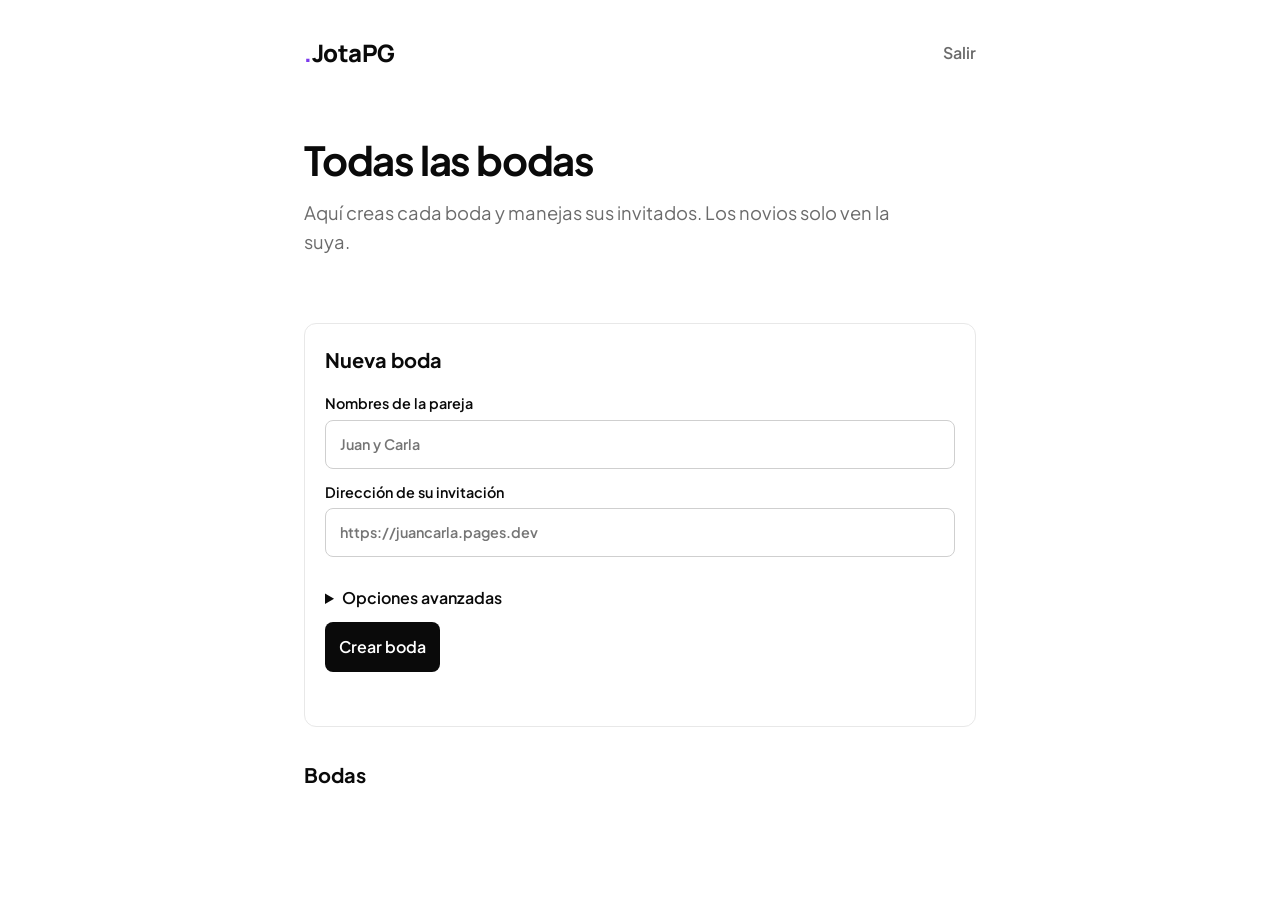
==== public/admin.html @ 0602d74f "Administrar invitados y bodas desde el panel La pareja agrega (uno o varios a la vez), edita y borra" ====
<!doctype html>
<html lang="es">
<head>
  <meta charset="utf-8">
  <meta name="viewport" content="width=device-width, initial-scale=1">
  <title>Administrar · .JotaPG</title>
  <meta name="robots" content="noindex">
  <link rel="preconnect" href="https://fonts.googleapis.com">
  <link rel="preconnect" href="https://fonts.gstatic.com" crossorigin>
  <link href="https://fonts.googleapis.com/css2?family=Manrope:wght@800&family=Plus+Jakarta+Sans:wght@400;600&display=swap" rel="stylesheet">
  <link rel="stylesheet" href="style.css">
</head>
<body>
  <header class="header bar">
    <a class="logo" href="/"><span class="dot">.</span>JotaPG</a>
    <button id="logout" class="link-button" type="button">Salir</button>
  </header>

  <main>
    <section class="hero small">
      <h1>Todas las bodas</h1>
      <p>Aquí creas cada boda y manejas sus invitados. Los novios solo ven la suya.</p>
    </section>

    <!-- Aviso de lo que se hizo (código nuevo, boda borrada, etc.) -->
    <p id="flash" class="feedback" role="status"></p>

    <!-- Crear una boda -->
    <section class="panel" aria-labelledby="new-title">
      <h2 id="new-title">Nueva boda</h2>
      <form id="new-form" class="stack">
        <label>Nombres de la pareja
          <input id="new-names" type="text" maxlength="100" placeholder="Juan y Carla" autocomplete="off" required>
        </label>
        <label>Dirección de su invitación
          <input id="new-origin" type="text" placeholder="https://juancarla.pages.dev" autocomplete="off" autocapitalize="none" spellcheck="false" required>
        </label>
        <details>
          <summary>Opciones avanzadas</summary>
          <label>Nombre corto (opcional)
            <input id="new-id" type="text" maxlength="40" placeholder="juan-y-carla" autocomplete="off" autocapitalize="none" spellcheck="false">
          </label>
          <p class="muted">Si lo dejas vacío, se crea solo a partir de los nombres.</p>
        </details>
        <div><button type="submit">Crear boda</button></div>
      </form>
      <p id="new-feedback" class="feedback bad" role="alert"></p>

      <!-- Lo que se muestra después de crear una boda -->
      <div id="new-result" class="result" hidden></div>
    </section>

    <!-- Lista de bodas -->
    <section>
      <h2>Bodas</h2>
      <p id="empty" class="muted" hidden>Todavía no hay bodas. Crea la primera arriba.</p>
      <div id="weddings"></div>
    </section>
  </main>

  <!-- Editar nombres o dirección -->
  <dialog id="edit-dialog" aria-labelledby="edit-title">
    <form id="edit-form" class="stack">
      <h2 id="edit-title">Editar boda</h2>
      <label>Nombres de la pareja
        <input id="edit-names" type="text" maxlength="100" autocomplete="off" required>
      </label>
      <label>Dirección de su invitación
        <input id="edit-origin" type="text" autocomplete="off" autocapitalize="none" spellcheck="false" required>
      </label>
      <p id="edit-feedback" class="feedback bad" role="alert"></p>
      <div class="dialog-actions">
        <button id="edit-cancel" class="btn-ghost" type="button">Cancelar</button>
        <button type="submit">Guardar</button>
      </div>
    </form>
  </dialog>

  <script src="admin.js"></script>
</body>
</html>
---- public/style.css ----
/* ---------- Colores y tipografías (cámbialos aquí) ---------- */
:root {
  --negro: #0a0a0a;
  --blanco: #ffffff;
  --violeta: #7c3aed;
  --gris: #6b6b6b;
  --linea: #e8e8e8;
}

* { box-sizing: border-box; }

body {
  margin: 0;
  font-family: "Plus Jakarta Sans", system-ui, sans-serif;
  color: var(--negro);
  background: var(--blanco);
  line-height: 1.6;
}

/* Todo el contenido queda centrado y con un ancho cómodo de leer */
.header, main, .footer {
  max-width: 720px;
  margin: 0 auto;
  padding: 0 24px;
}

/* ---------- Logo ---------- */
.header { padding-top: 32px; }

.logo {
  font-family: "Manrope", sans-serif;
  font-weight: 800;
  font-size: 1.5rem;
  letter-spacing: -0.02em;
  color: var(--negro);
  text-decoration: none;
}
.logo .dot { color: var(--violeta); }

/* ---------- Portada ---------- */
.hero { padding: 96px 0 64px; }

.hero h1 {
  margin: 0 0 16px;
  font-size: clamp(2.25rem, 7vw, 3.5rem);
  line-height: 1.1;
  letter-spacing: -0.03em;
}
.hero p {
  margin: 0;
  font-size: 1.15rem;
  color: var(--gris);
  max-width: 32em;
}

/* ---------- Cómo funciona ---------- */
.steps { padding: 32px 0 64px; border-top: 1px solid var(--linea); }
.steps h2 { margin: 0 0 24px; font-size: 1.25rem; }

.steps ol { margin: 0; padding-left: 1.25rem; }
.steps li { margin-bottom: 20px; padding-left: 8px; }
.steps li::marker { color: var(--violeta); font-weight: 600; }
.steps strong { display: block; }

/* ---------- Aviso ---------- */
.soon {
  padding: 24px;
  border-left: 3px solid var(--violeta);
  background: #faf7ff;
  color: var(--gris);
}
.soon p { margin: 0; }

/* ---------- Pie de página ---------- */
.footer { padding-top: 64px; padding-bottom: 32px; color: var(--gris); }

/* ---------- Login y panel ---------- */
.hero.small { padding: 64px 0 32px; }
.hero.small h1 { font-size: clamp(1.75rem, 5vw, 2.5rem); }

.form { display: grid; gap: 12px; max-width: 360px; padding-bottom: 64px; }
.form label { font-weight: 600; }

input, button {
  font: inherit;
  padding: 12px 14px;
  border-radius: 8px;
}
input { border: 1px solid #cfcfcf; }
input:focus-visible, button:focus-visible { outline: 2px solid var(--violeta); outline-offset: 2px; }

button {
  border: 0;
  background: var(--negro);
  color: var(--blanco);
  font-weight: 600;
  cursor: pointer;
}
button:hover { background: var(--violeta); }

.error { margin: 0; color: #b00020; }

.bar { display: flex; justify-content: space-between; align-items: center; }
.link-button { background: none; color: var(--gris); padding: 8px 0; }
.link-button:hover { background: none; color: var(--negro); }

.summary {
  display: grid;
  grid-template-columns: repeat(auto-fit, minmax(140px, 1fr));
  gap: 12px;
  margin-bottom: 48px;
}
.summary div { padding: 16px; border: 1px solid var(--linea); border-radius: 12px; }
.summary strong { display: block; font-size: 2rem; line-height: 1.1; }
.summary span { color: var(--gris); font-size: 0.9rem; }

h2 { font-size: 1.25rem; }
.muted { color: var(--gris); }

.table-wrap { overflow-x: auto; margin-bottom: 48px; position: relative; }
table { width: 100%; border-collapse: collapse; font-size: 0.95rem; }
th, td { text-align: left; padding: 10px 12px 10px 0; border-bottom: 1px solid var(--linea); }
th { color: var(--gris); font-weight: 600; }

.soon button { margin-top: 12px; }

.enter { color: var(--gris); text-decoration: none; font-weight: 600; }
.enter:hover { color: var(--violeta); }

/* ---------- Gestión de invitados y administración ---------- */
select, textarea {
  font: inherit;
  padding: 12px 14px;
  border-radius: 8px;
  border: 1px solid #cfcfcf;
  background: var(--blanco);
}
select:focus-visible, textarea:focus-visible { outline: 2px solid var(--violeta); outline-offset: 2px; }
textarea { width: 100%; min-height: 140px; resize: vertical; }

.panel { border: 1px solid var(--linea); border-radius: 12px; padding: 20px; margin-bottom: 32px; }
.panel h2 { margin-top: 0; }

.row-form { display: grid; grid-template-columns: 2fr 0.8fr 1.1fr auto; gap: 12px; align-items: end; }
.stack { display: grid; gap: 12px; }
.row-form label, .stack label, dialog label { display: grid; gap: 4px; font-weight: 600; font-size: 0.9rem; }
.row-form input, .row-form select, .stack input, dialog input, dialog select { width: 100%; }

.feedback { margin: 12px 0 0; min-height: 1.4em; }
.feedback.ok { color: #0a7a3c; }
.feedback.bad { color: #b00020; }
.problems { margin: 8px 0 0; padding-left: 1.2rem; color: #b00020; }

details summary { cursor: pointer; font-weight: 600; margin-top: 16px; }
details[open] summary { margin-bottom: 8px; }
details textarea { margin-bottom: 12px; }

.btn-small { padding: 6px 12px; font-size: 0.85rem; }
.btn-ghost { background: none; color: var(--negro); border: 1px solid #cfcfcf; }
.btn-ghost:hover { background: #f4f0ff; color: var(--negro); }
.btn-danger { background: none; color: #b00020; border: 1px solid #f0c9cf; }
.btn-danger:hover { background: #b00020; color: var(--blanco); }
a.btn-small {
  display: inline-block; padding: 6px 12px; font-size: 0.85rem; font-weight: 600;
  border-radius: 8px; text-decoration: none; background: var(--negro); color: var(--blanco);
}
a.btn-small:hover { background: var(--violeta); }

.actions { white-space: nowrap; text-align: right; padding-right: 0; }
.actions button { margin-left: 6px; }

.search { width: 100%; max-width: 280px; margin: 0 0 12px; }

.pill { display: inline-block; padding: 2px 10px; border-radius: 999px; font-size: 0.8rem; font-weight: 600; white-space: nowrap; }
.pill.confirmed { background: #e6f6ec; color: #0a7a3c; }
.pill.declined { background: #fdecee; color: #b00020; }
.pill.pending { background: #f1f1f1; color: var(--gris); }

dialog {
  border: 0; border-radius: 12px; padding: 24px;
  max-width: 420px; width: calc(100% - 32px);
  box-shadow: 0 20px 60px rgba(0, 0, 0, 0.25);
}
dialog::backdrop { background: rgba(0, 0, 0, 0.4); }
dialog h2 { margin-top: 0; }
.dialog-actions { display: flex; gap: 8px; justify-content: flex-end; margin-top: 4px; }

.banner { margin-bottom: 8px; }
.banner a { color: var(--violeta); font-weight: 600; text-decoration: none; }

/* Bodas (página de administración) */
.wedding { border: 1px solid var(--linea); border-radius: 12px; padding: 20px; margin-bottom: 16px; }
.wedding h3 { margin: 0 0 2px; font-size: 1.15rem; }
.wedding .meta { color: var(--gris); font-size: 0.9rem; margin: 0; word-break: break-all; }
.wedding .stats { margin: 12px 0 0; }
.wedding .code-line { margin: 12px 0 0; }
.wedding .buttons { display: flex; flex-wrap: wrap; gap: 8px; margin-top: 16px; }
.code { font-family: ui-monospace, "SFMono-Regular", Menlo, monospace; background: #f4f0ff; padding: 2px 8px; border-radius: 6px; }
.snippet {
  background: var(--negro); color: #f4f0ff; padding: 14px; border-radius: 8px;
  overflow-x: auto; font-size: 0.85rem; white-space: pre; margin: 8px 0;
}
.result { border-left: 3px solid var(--violeta); background: #faf7ff; padding: 16px 20px; margin-top: 16px; border-radius: 0 8px 8px 0; }
.result p { margin: 0 0 8px; }

@media (max-width: 600px) {
  .row-form { grid-template-columns: 1fr 1fr; }
  .row-form .wide { grid-column: 1 / -1; }
}

.sr-only {
  position: absolute; width: 1px; height: 1px; padding: 0; margin: -1px;
  overflow: hidden; clip: rect(0, 0, 0, 0); white-space: nowrap; border: 0;
}

/* La lista de invitados en pantallas chicas: cada fila es una tarjeta,
   para que los botones Editar y Eliminar siempre se vean. */
@media (max-width: 600px) {
  .guests thead { display: none; }
  .guests, .guests tbody { display: block; }
  .guests tr {
    display: grid; grid-template-columns: 1fr auto; gap: 2px 12px;
    padding: 14px 0; border-bottom: 1px solid var(--linea);
  }
  .guests td { border: 0; padding: 0; }
  .guests td:nth-child(1) { font-weight: 600; grid-column: 1; }
  .guests td:nth-child(3) { grid-column: 2; grid-row: 1; justify-self: end; }
  .guests td:nth-child(2), .guests td:nth-child(4), .guests td:nth-child(5) {
    grid-column: 1 / -1; color: var(--gris); font-size: 0.9rem;
  }
  .guests td[data-label]::before { content: attr(data-label) ": "; }
  .guests td.empty { display: none; }
  .guests td.actions { grid-column: 1 / -1; text-align: left; margin-top: 8px; }
  .guests td.actions button { margin: 0 8px 0 0; }
}
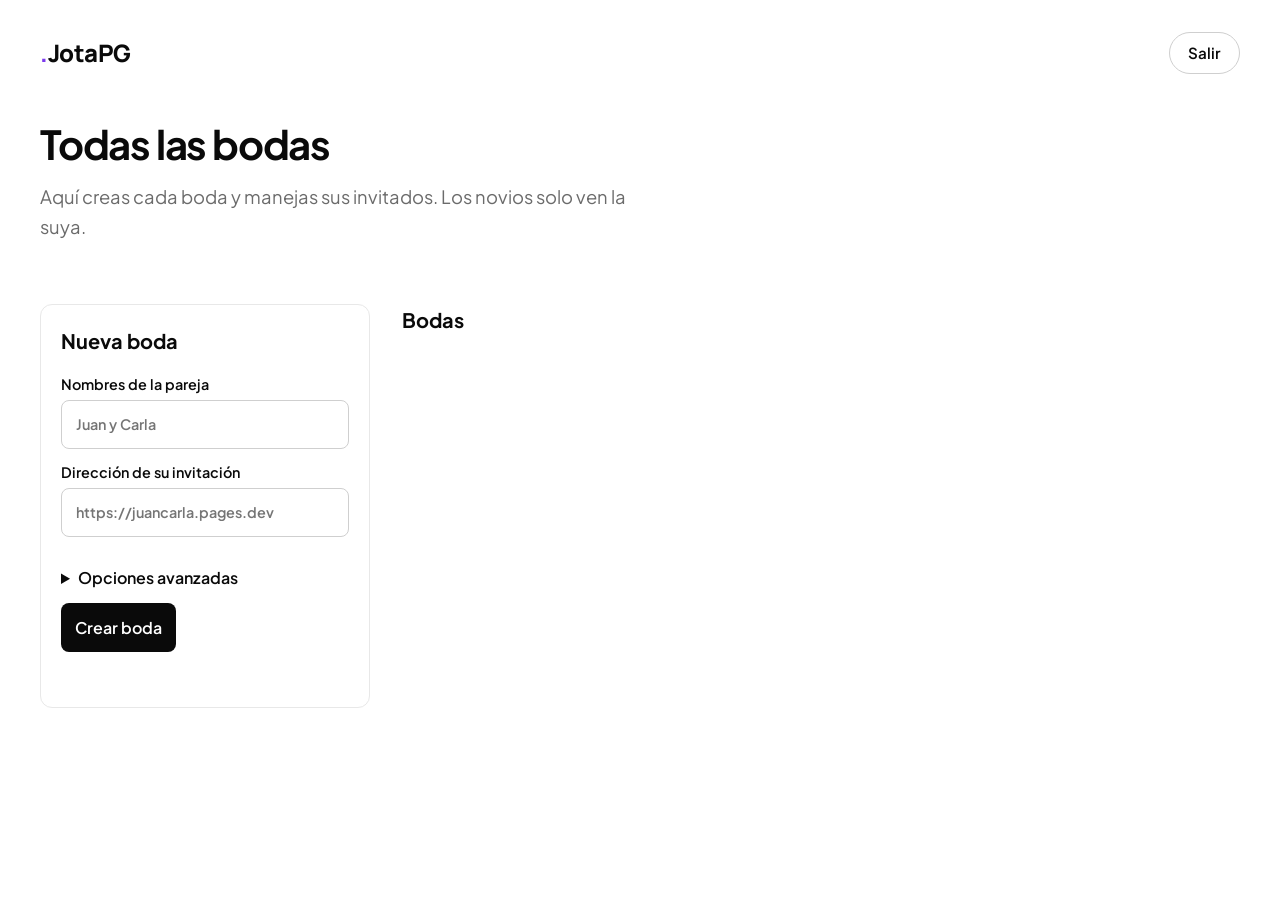
==== commit 654a4797: "Diseño de computadora: panel y administración en columnas, portada y entrada más amplias" ====
--- a/public/admin.html
+++ b/public/admin.html
@@ -10,7 +10,7 @@
   <link href="https://fonts.googleapis.com/css2?family=Manrope:wght@800&family=Plus+Jakarta+Sans:wght@400;600&display=swap" rel="stylesheet">
   <link rel="stylesheet" href="style.css">
 </head>
-<body>
+<body class="pc">
   <header class="header bar">
     <a class="logo" href="/"><span class="dot">.</span>JotaPG</a>
     <button id="logout" class="link-button" type="button">Salir</button>
@@ -25,6 +25,8 @@
     <!-- Aviso de lo que se hizo (código nuevo, boda borrada, etc.) -->
     <p id="flash" class="feedback" role="status"></p>
 
+    <div class="cols">
+      <aside class="side">
     <!-- Crear una boda -->
     <section class="panel" aria-labelledby="new-title">
       <h2 id="new-title">Nueva boda</h2>
@@ -49,13 +51,17 @@
       <!-- Lo que se muestra después de crear una boda -->
       <div id="new-result" class="result" hidden></div>
     </section>
+      </aside>
 
+      <div class="content">
     <!-- Lista de bodas -->
     <section>
       <h2>Bodas</h2>
       <p id="empty" class="muted" hidden>Todavía no hay bodas. Crea la primera arriba.</p>
       <div id="weddings"></div>
     </section>
+      </div>
+    </div>
   </main>
 
   <!-- Editar nombres o dirección -->
@@ -76,6 +82,7 @@
     </form>
   </dialog>
 
+  <script src="dialog.js"></script>
   <script src="admin.js"></script>
 </body>
 </html>
--- a/public/style.css
+++ b/public/style.css
@@ -224,8 +224,8 @@
   }
   .guests td { border: 0; padding: 0; }
   .guests td:nth-child(1) { font-weight: 600; grid-column: 1; }
-  .guests td:nth-child(3) { grid-column: 2; grid-row: 1; justify-self: end; }
-  .guests td:nth-child(2), .guests td:nth-child(4), .guests td:nth-child(5) {
+  .guests td:nth-child(4) { grid-column: 2; grid-row: 1; justify-self: end; }
+  .guests td:nth-child(2), .guests td:nth-child(3), .guests td:nth-child(5), .guests td:nth-child(6) {
     grid-column: 1 / -1; color: var(--gris); font-size: 0.9rem;
   }
   .guests td[data-label]::before { content: attr(data-label) ": "; }
@@ -233,3 +233,122 @@
   .guests td.actions { grid-column: 1 / -1; text-align: left; margin-top: 8px; }
   .guests td.actions button { margin: 0 8px 0 0; }
 }
+
+/* Lo que está marcado como oculto se esconde siempre, aunque otro estilo le dé 'display'. */
+[hidden] { display: none !important; }
+
+/* Cuadro de confirmación propio (reemplaza los avisos del navegador) */
+.btn-danger-solid { background: #b00020; color: var(--blanco); }
+.btn-danger-solid:hover { background: #8a0019; }
+button:disabled { opacity: 0.45; cursor: not-allowed; }
+button:disabled:hover { background: var(--negro); }
+button.btn-danger-solid:disabled:hover { background: #b00020; }
+.dialog-msg { margin: 0; color: var(--gris); white-space: pre-line; }
+dialog textarea { min-height: 96px; font-size: 0.9rem; }
+dialog[open] { animation: dialog-in 0.16s ease-out; }
+@keyframes dialog-in { from { opacity: 0; transform: translateY(8px) scale(0.98); } to { opacity: 1; transform: none; } }
+@media (prefers-reduced-motion: reduce) { dialog[open] { animation: none; } }
+
+/* ---------- Resumen del panel: gráfica circular, barra y números ---------- */
+.overview { display: flex; align-items: center; gap: 32px; flex-wrap: wrap; margin-bottom: 16px; }
+.donut-wrap { position: relative; width: 168px; height: 168px; flex: none; }
+.donut-wrap svg { width: 100%; height: 100%; display: block; }
+.donut-seg { transition: stroke-dasharray 0.9s cubic-bezier(0.22, 1, 0.36, 1); }
+.donut-center {
+  position: absolute; inset: 0; display: flex; flex-direction: column;
+  align-items: center; justify-content: center; text-align: center;
+}
+.donut-center strong { font-size: 1.9rem; line-height: 1.1; }
+.donut-center span { color: var(--gris); font-size: 0.8rem; }
+.overview-side { flex: 1; min-width: 220px; }
+.legend { list-style: none; padding: 0; margin: 0 0 20px; display: grid; gap: 8px; }
+.legend li { display: flex; align-items: center; gap: 10px; }
+.legend b { margin-left: auto; font-variant-numeric: tabular-nums; }
+.legend i { width: 12px; height: 12px; border-radius: 50%; flex: none; }
+.dot-yes { background: #0a7a3c; }
+.dot-no { background: #d9485f; }
+.dot-pending { background: #cfcfcf; }
+.people-bar p { margin: 0 0 6px; color: var(--gris); }
+.people-bar p b { color: var(--negro); font-size: 1.25rem; }
+.progress { height: 10px; background: #f1f1f1; border-radius: 999px; overflow: hidden; }
+.bar-fill { height: 100%; width: 0; background: var(--violeta); border-radius: 999px; transition: width 0.9s cubic-bezier(0.22, 1, 0.36, 1); }
+
+.summary div { border-top: 4px solid var(--linea); }
+.summary .tile-yes { border-top-color: #0a7a3c; }
+.summary .tile-no { border-top-color: #d9485f; }
+.summary .tile-pending { border-top-color: #cfcfcf; }
+.summary .tile-people { border-top-color: var(--violeta); }
+.summary { margin-bottom: 32px; }
+
+td.phone { font-variant-numeric: tabular-nums; white-space: nowrap; }
+
+@media (prefers-reduced-motion: reduce) {
+  .donut-seg, .bar-fill { transition: none; }
+}
+
+/* Botón de WhatsApp en cada invitado */
+a.btn-wa { background: #1faa52; color: var(--blanco); }
+a.btn-wa:hover { background: #168a41; }
+/* Ya se abrió el mensaje: el botón pasa de verde sólido a verde claro con ✓ */
+a.btn-wa.sent { background: #e6f6ec; color: #0a7a3c; box-shadow: inset 0 0 0 1px #9fd8b6; }
+a.btn-wa.sent:hover { background: #d3efdd; }
+.actions .btn-wa { margin-right: 6px; }
+@media (max-width: 600px) {
+  .guests td.actions .btn-wa { margin: 0 8px 0 0; }
+}
+
+
+
+/* "Entrar" y "Salir" arriba a la derecha: botón con borde para que se noten */
+.enter, .header .link-button {
+  display: inline-block; padding: 8px 18px; border: 1px solid #cfcfcf; border-radius: 999px;
+  background: none; color: var(--negro); font-weight: 600; font-size: 0.95rem; text-decoration: none;
+}
+.enter:hover, .header .link-button:hover { background: #f4f0ff; border-color: var(--violeta); color: var(--negro); }
+
+/* ================= Versión de computadora =================
+   Panel y administración usan todo el ancho; en pantallas chicas se ven como antes. */
+.pc .header, .pc main { max-width: 1280px; padding-left: 40px; padding-right: 40px; }
+@media (max-width: 600px) { .pc .header, .pc main { padding-left: 24px; padding-right: 24px; } }
+@media (min-width: 601px) { .pc .guests td:first-child { white-space: nowrap; } }
+
+@media (min-width: 900px) {
+  .pc .hero.small { padding: 48px 0 28px; }
+  .pc .top-grid {
+    display: grid; grid-template-columns: minmax(0, 1.3fr) minmax(0, 1fr);
+    gap: 24px; align-items: stretch; margin-bottom: 32px;
+  }
+  .pc .top-grid .overview { margin-bottom: 0; }
+  .pc .top-grid .summary { margin-bottom: 0; grid-template-columns: 1fr 1fr; }
+  .pc .top-grid .summary div { display: flex; flex-direction: column; justify-content: center; }
+}
+
+@media (min-width: 1200px) {
+  .pc .cols { display: grid; grid-template-columns: 330px minmax(0, 1fr); gap: 32px; align-items: start; }
+  .pc .side .row-form { grid-template-columns: 1fr 1fr; }
+  .pc .side .row-form .wide, .pc .side .row-form button { grid-column: 1 / -1; }
+  .pc .side .panel:last-child { margin-bottom: 0; }
+  .pc .content h2:first-child { margin-top: 0; }
+  .pc #weddings { display: grid; grid-template-columns: repeat(auto-fit, minmax(380px, 1fr)); gap: 16px; }
+  .pc #weddings .wedding { margin-bottom: 0; }
+}
+
+/* ---------- Portada en computadora ---------- */
+.landing .header, .landing main, .landing .footer { max-width: 1100px; }
+@media (min-width: 800px) {
+  .landing .hero { padding: 120px 0 80px; }
+  .landing .hero p { font-size: 1.3rem; }
+  .landing .steps ol { list-style: none; padding: 0; display: grid; grid-template-columns: repeat(3, 1fr); gap: 20px; counter-reset: paso; }
+  .landing .steps li {
+    counter-increment: paso; margin: 0; padding: 24px; border: 1px solid var(--linea); border-radius: 12px;
+  }
+  .landing .steps li::before {
+    content: counter(paso); display: grid; place-items: center; width: 32px; height: 32px;
+    margin-bottom: 12px; border-radius: 50%; background: #f4f0ff; color: var(--violeta); font-weight: 700;
+  }
+}
+
+/* ---------- Entrada: el formulario como tarjeta ---------- */
+.login .form { padding: 28px; border: 1px solid var(--linea); border-radius: 12px; margin-bottom: 64px; max-width: 420px; }
+.login .header, .login main { max-width: 520px; }
+.login .form { max-width: none; }
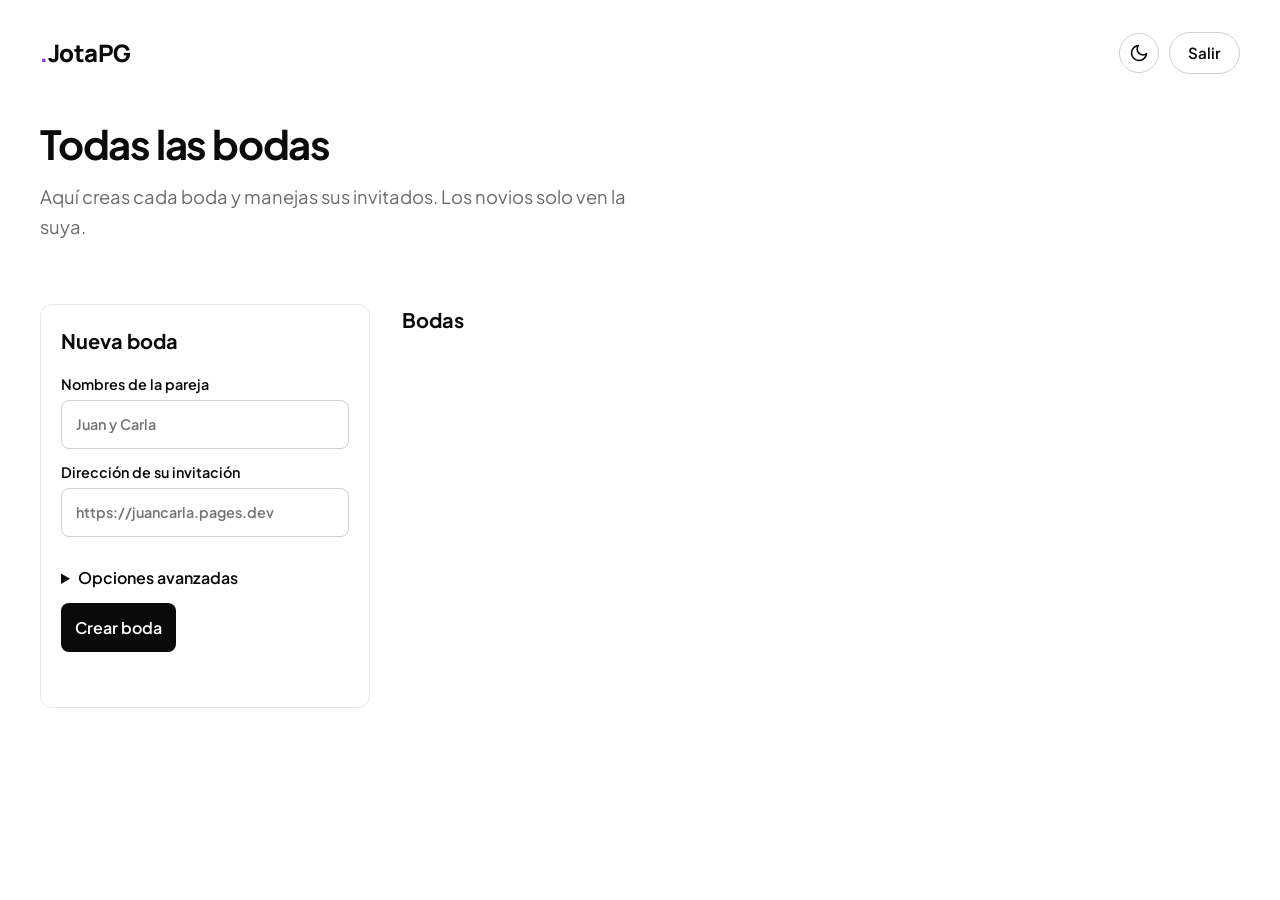
==== commit 27978f54: "Modo oscuro con botón en el encabezado" ====
--- a/public/admin.html
+++ b/public/admin.html
@@ -9,6 +9,7 @@
   <link rel="preconnect" href="https://fonts.gstatic.com" crossorigin>
   <link href="https://fonts.googleapis.com/css2?family=Manrope:wght@800&family=Plus+Jakarta+Sans:wght@400;600&display=swap" rel="stylesheet">
   <link rel="stylesheet" href="style.css">
+  <script src="theme.js"></script>
 </head>
 <body class="pc">
   <header class="header bar">
--- a/public/style.css
+++ b/public/style.css
@@ -5,6 +5,47 @@
   --violeta: #7c3aed;
   --gris: #6b6b6b;
   --linea: #e8e8e8;
+  --campo: #cfcfcf;          /* borde de campos y botones con borde */
+  --suave: #f1f1f1;          /* fondos grises suaves */
+  --violeta-claro: #f4f0ff;
+  --violeta-fondo: #faf7ff;
+  --verde: #0a7a3c;
+  --verde-fondo: #e6f6ec;
+  --verde-hover: #d3efdd;
+  --verde-borde: #9fd8b6;
+  --rojo: #b00020;
+  --rojo-fondo: #fdecee;
+  --rojo-borde: #f0c9cf;
+  --verde-grafica: #0a7a3c;
+  --rojo-grafica: #d9485f;
+  --gris-grafica: #cfcfcf;
+  --codigo-fondo: #0a0a0a;
+  color-scheme: light;
+}
+
+/* ---------- Modo oscuro ---------- */
+:root[data-theme="dark"] {
+  --negro: #f2f2f4;
+  --blanco: #141417;
+  --violeta: #a78bfa;
+  --gris: #a1a1aa;
+  --linea: #2d2d33;
+  --campo: #4a4a52;
+  --suave: #26262b;
+  --violeta-claro: #2a2145;
+  --violeta-fondo: #1b1730;
+  --verde: #4fd68a;
+  --verde-fondo: #12301f;
+  --verde-hover: #1a4029;
+  --verde-borde: #2d6a45;
+  --rojo: #ff7b8f;
+  --rojo-fondo: #3a1822;
+  --rojo-borde: #6b2c38;
+  --verde-grafica: #3ecf7c;
+  --rojo-grafica: #e5566d;
+  --gris-grafica: #55555d;
+  --codigo-fondo: #0d0d10;
+  color-scheme: dark;
 }
 
 * { box-sizing: border-box; }
@@ -66,7 +107,7 @@
 .soon {
   padding: 24px;
   border-left: 3px solid var(--violeta);
-  background: #faf7ff;
+  background: var(--violeta-fondo);
   color: var(--gris);
 }
 .soon p { margin: 0; }
@@ -86,7 +127,7 @@
   padding: 12px 14px;
   border-radius: 8px;
 }
-input { border: 1px solid #cfcfcf; }
+input { border: 1px solid var(--campo); }
 input:focus-visible, button:focus-visible { outline: 2px solid var(--violeta); outline-offset: 2px; }
 
 button {
@@ -98,7 +139,7 @@
 }
 button:hover { background: var(--violeta); }
 
-.error { margin: 0; color: #b00020; }
+.error { margin: 0; color: var(--rojo); }
 
 .bar { display: flex; justify-content: space-between; align-items: center; }
 .link-button { background: none; color: var(--gris); padding: 8px 0; }
@@ -132,7 +173,7 @@
   font: inherit;
   padding: 12px 14px;
   border-radius: 8px;
-  border: 1px solid #cfcfcf;
+  border: 1px solid var(--campo);
   background: var(--blanco);
 }
 select:focus-visible, textarea:focus-visible { outline: 2px solid var(--violeta); outline-offset: 2px; }
@@ -147,19 +188,19 @@
 .row-form input, .row-form select, .stack input, dialog input, dialog select { width: 100%; }
 
 .feedback { margin: 12px 0 0; min-height: 1.4em; }
-.feedback.ok { color: #0a7a3c; }
-.feedback.bad { color: #b00020; }
-.problems { margin: 8px 0 0; padding-left: 1.2rem; color: #b00020; }
+.feedback.ok { color: var(--verde); }
+.feedback.bad { color: var(--rojo); }
+.problems { margin: 8px 0 0; padding-left: 1.2rem; color: var(--rojo); }
 
 details summary { cursor: pointer; font-weight: 600; margin-top: 16px; }
 details[open] summary { margin-bottom: 8px; }
 details textarea { margin-bottom: 12px; }
 
 .btn-small { padding: 6px 12px; font-size: 0.85rem; }
-.btn-ghost { background: none; color: var(--negro); border: 1px solid #cfcfcf; }
-.btn-ghost:hover { background: #f4f0ff; color: var(--negro); }
-.btn-danger { background: none; color: #b00020; border: 1px solid #f0c9cf; }
-.btn-danger:hover { background: #b00020; color: var(--blanco); }
+.btn-ghost { background: none; color: var(--negro); border: 1px solid var(--campo); }
+.btn-ghost:hover { background: var(--violeta-claro); color: var(--negro); }
+.btn-danger { background: none; color: var(--rojo); border: 1px solid var(--rojo-borde); }
+.btn-danger:hover { background: #b00020; color: #fff; }
 a.btn-small {
   display: inline-block; padding: 6px 12px; font-size: 0.85rem; font-weight: 600;
   border-radius: 8px; text-decoration: none; background: var(--negro); color: var(--blanco);
@@ -172,9 +213,9 @@
 .search { width: 100%; max-width: 280px; margin: 0 0 12px; }
 
 .pill { display: inline-block; padding: 2px 10px; border-radius: 999px; font-size: 0.8rem; font-weight: 600; white-space: nowrap; }
-.pill.confirmed { background: #e6f6ec; color: #0a7a3c; }
-.pill.declined { background: #fdecee; color: #b00020; }
-.pill.pending { background: #f1f1f1; color: var(--gris); }
+.pill.confirmed { background: var(--verde-fondo); color: var(--verde); }
+.pill.declined { background: var(--rojo-fondo); color: var(--rojo); }
+.pill.pending { background: var(--suave); color: var(--gris); }
 
 dialog {
   border: 0; border-radius: 12px; padding: 24px;
@@ -195,12 +236,12 @@
 .wedding .stats { margin: 12px 0 0; }
 .wedding .code-line { margin: 12px 0 0; }
 .wedding .buttons { display: flex; flex-wrap: wrap; gap: 8px; margin-top: 16px; }
-.code { font-family: ui-monospace, "SFMono-Regular", Menlo, monospace; background: #f4f0ff; padding: 2px 8px; border-radius: 6px; }
+.code { font-family: ui-monospace, "SFMono-Regular", Menlo, monospace; background: var(--violeta-claro); padding: 2px 8px; border-radius: 6px; }
 .snippet {
-  background: var(--negro); color: #f4f0ff; padding: 14px; border-radius: 8px;
+  background: var(--codigo-fondo); color: #f4f0ff; padding: 14px; border-radius: 8px;
   overflow-x: auto; font-size: 0.85rem; white-space: pre; margin: 8px 0;
 }
-.result { border-left: 3px solid var(--violeta); background: #faf7ff; padding: 16px 20px; margin-top: 16px; border-radius: 0 8px 8px 0; }
+.result { border-left: 3px solid var(--violeta); background: var(--violeta-fondo); padding: 16px 20px; margin-top: 16px; border-radius: 0 8px 8px 0; }
 .result p { margin: 0 0 8px; }
 
 @media (max-width: 600px) {
@@ -238,7 +279,7 @@
 [hidden] { display: none !important; }
 
 /* Cuadro de confirmación propio (reemplaza los avisos del navegador) */
-.btn-danger-solid { background: #b00020; color: var(--blanco); }
+.btn-danger-solid { background: #b00020; color: #fff; }
 .btn-danger-solid:hover { background: #8a0019; }
 button:disabled { opacity: 0.45; cursor: not-allowed; }
 button:disabled:hover { background: var(--negro); }
@@ -265,18 +306,18 @@
 .legend li { display: flex; align-items: center; gap: 10px; }
 .legend b { margin-left: auto; font-variant-numeric: tabular-nums; }
 .legend i { width: 12px; height: 12px; border-radius: 50%; flex: none; }
-.dot-yes { background: #0a7a3c; }
-.dot-no { background: #d9485f; }
-.dot-pending { background: #cfcfcf; }
+.dot-yes { background: var(--verde-grafica); }
+.dot-no { background: var(--rojo-grafica); }
+.dot-pending { background: var(--gris-grafica); }
 .people-bar p { margin: 0 0 6px; color: var(--gris); }
 .people-bar p b { color: var(--negro); font-size: 1.25rem; }
-.progress { height: 10px; background: #f1f1f1; border-radius: 999px; overflow: hidden; }
+.progress { height: 10px; background: var(--suave); border-radius: 999px; overflow: hidden; }
 .bar-fill { height: 100%; width: 0; background: var(--violeta); border-radius: 999px; transition: width 0.9s cubic-bezier(0.22, 1, 0.36, 1); }
 
 .summary div { border-top: 4px solid var(--linea); }
-.summary .tile-yes { border-top-color: #0a7a3c; }
-.summary .tile-no { border-top-color: #d9485f; }
-.summary .tile-pending { border-top-color: #cfcfcf; }
+.summary .tile-yes { border-top-color: var(--verde-grafica); }
+.summary .tile-no { border-top-color: var(--rojo-grafica); }
+.summary .tile-pending { border-top-color: var(--gris-grafica); }
 .summary .tile-people { border-top-color: var(--violeta); }
 .summary { margin-bottom: 32px; }
 
@@ -287,11 +328,11 @@
 }
 
 /* Botón de WhatsApp en cada invitado */
-a.btn-wa { background: #1faa52; color: var(--blanco); }
+a.btn-wa { background: #1faa52; color: #fff; }
 a.btn-wa:hover { background: #168a41; }
 /* Ya se abrió el mensaje: el botón pasa de verde sólido a verde claro con ✓ */
-a.btn-wa.sent { background: #e6f6ec; color: #0a7a3c; box-shadow: inset 0 0 0 1px #9fd8b6; }
-a.btn-wa.sent:hover { background: #d3efdd; }
+a.btn-wa.sent { background: var(--verde-fondo); color: var(--verde); box-shadow: inset 0 0 0 1px var(--verde-borde); }
+a.btn-wa.sent:hover { background: var(--verde-hover); }
 .actions .btn-wa { margin-right: 6px; }
 @media (max-width: 600px) {
   .guests td.actions .btn-wa { margin: 0 8px 0 0; }
@@ -301,10 +342,10 @@
 
 /* "Entrar" y "Salir" arriba a la derecha: botón con borde para que se noten */
 .enter, .header .link-button {
-  display: inline-block; padding: 8px 18px; border: 1px solid #cfcfcf; border-radius: 999px;
+  display: inline-block; padding: 8px 18px; border: 1px solid var(--campo); border-radius: 999px;
   background: none; color: var(--negro); font-weight: 600; font-size: 0.95rem; text-decoration: none;
 }
-.enter:hover, .header .link-button:hover { background: #f4f0ff; border-color: var(--violeta); color: var(--negro); }
+.enter:hover, .header .link-button:hover { background: var(--violeta-claro); border-color: var(--violeta); color: var(--negro); }
 
 /* ================= Versión de computadora =================
    Panel y administración usan todo el ancho; en pantallas chicas se ven como antes. */
@@ -344,7 +385,7 @@
   }
   .landing .steps li::before {
     content: counter(paso); display: grid; place-items: center; width: 32px; height: 32px;
-    margin-bottom: 12px; border-radius: 50%; background: #f4f0ff; color: var(--violeta); font-weight: 700;
+    margin-bottom: 12px; border-radius: 50%; background: var(--violeta-claro); color: var(--violeta); font-weight: 700;
   }
 }
 
@@ -352,3 +393,22 @@
 .login .form { padding: 28px; border: 1px solid var(--linea); border-radius: 12px; margin-bottom: 64px; max-width: 420px; }
 .login .header, .login main { max-width: 520px; }
 .login .form { max-width: none; }
+
+/* Campos y cuadro de diálogo siguen el tema */
+input, select, textarea { background: var(--blanco); color: var(--negro); }
+dialog { background: var(--blanco); color: var(--negro); }
+:root[data-theme="dark"] dialog { box-shadow: 0 20px 60px rgba(0, 0, 0, 0.6), 0 0 0 1px var(--linea); }
+:root[data-theme="dark"] dialog::backdrop { background: rgba(0, 0, 0, 0.65); }
+
+/* ---------- Botón de modo oscuro (arriba a la derecha) ---------- */
+.header { display: flex; justify-content: space-between; align-items: center; }
+.header-actions { display: flex; align-items: center; gap: 10px; }
+.header .theme-toggle {
+  display: grid; place-items: center; width: 40px; height: 40px; padding: 0;
+  border: 1px solid var(--campo); border-radius: 50%; background: none; color: var(--negro); cursor: pointer;
+}
+.header .theme-toggle:hover { background: var(--violeta-claro); border-color: var(--violeta); }
+.theme-toggle svg { width: 20px; height: 20px; display: block; }
+.theme-toggle .icon-sun { display: none; }
+:root[data-theme="dark"] .theme-toggle .icon-sun { display: block; }
+:root[data-theme="dark"] .theme-toggle .icon-moon { display: none; }
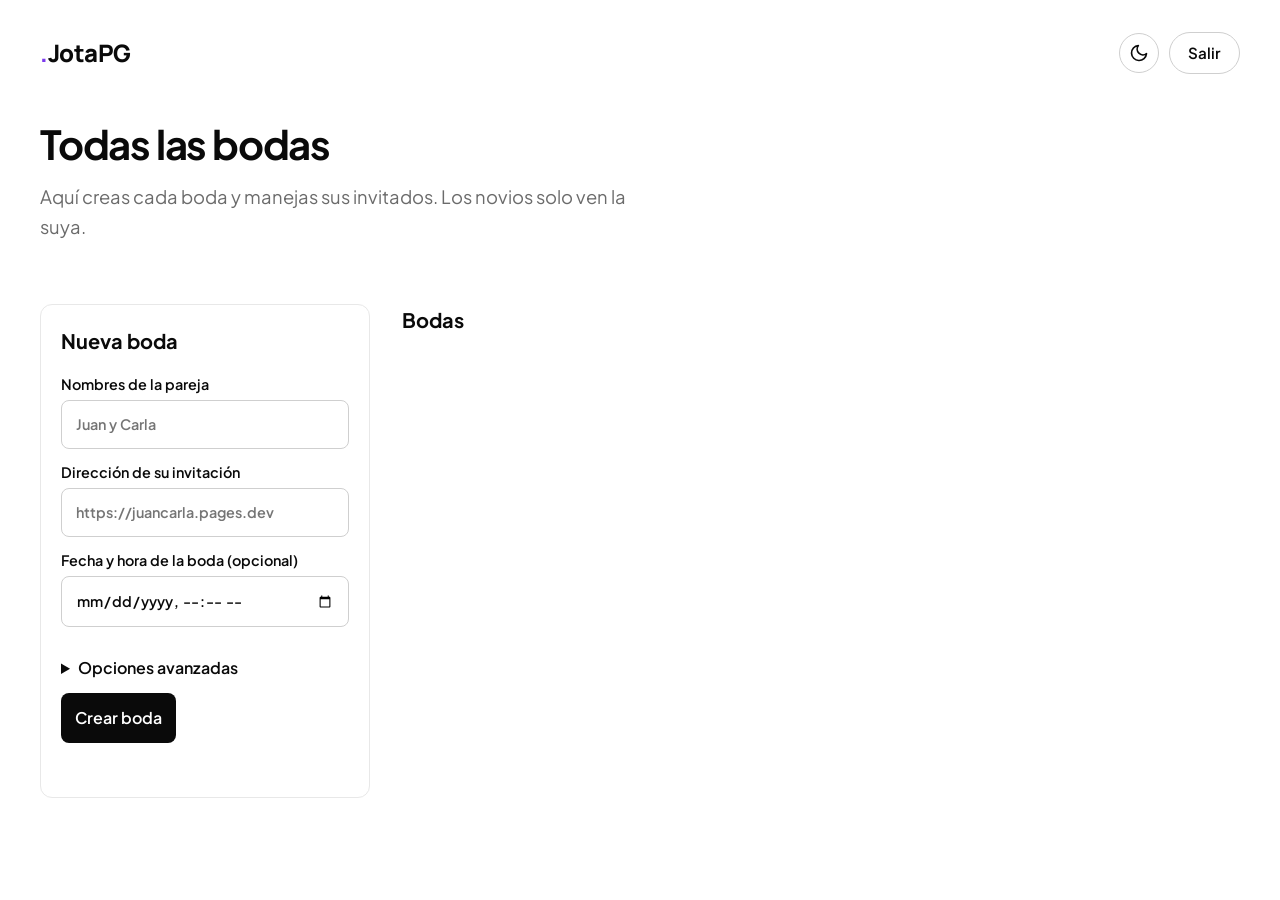
==== commit 6a9fa7f3: "Bienvenida, cuenta regresiva a la boda y cambio de tema más suave" ====
--- a/public/admin.html
+++ b/public/admin.html
@@ -38,6 +38,9 @@
         <label>Dirección de su invitación
           <input id="new-origin" type="text" placeholder="https://juancarla.pages.dev" autocomplete="off" autocapitalize="none" spellcheck="false" required>
         </label>
+        <label>Fecha y hora de la boda (opcional)
+          <input id="new-date" type="datetime-local">
+        </label>
         <details>
           <summary>Opciones avanzadas</summary>
           <label>Nombre corto (opcional)
@@ -75,6 +78,9 @@
       <label>Dirección de su invitación
         <input id="edit-origin" type="text" autocomplete="off" autocapitalize="none" spellcheck="false" required>
       </label>
+      <label>Fecha y hora de la boda (opcional)
+        <input id="edit-date" type="datetime-local">
+      </label>
       <p id="edit-feedback" class="feedback bad" role="alert"></p>
       <div class="dialog-actions">
         <button id="edit-cancel" class="btn-ghost" type="button">Cancelar</button>
--- a/public/style.css
+++ b/public/style.css
@@ -412,3 +412,43 @@
 .theme-toggle .icon-sun { display: none; }
 :root[data-theme="dark"] .theme-toggle .icon-sun { display: block; }
 :root[data-theme="dark"] .theme-toggle .icon-moon { display: none; }
+
+/* ---------- Cambio de tema suave ---------- */
+html.theme-fade,
+html.theme-fade *,
+html.theme-fade *::before,
+html.theme-fade *::after {
+  transition: background-color 0.45s ease, color 0.45s ease, border-color 0.45s ease,
+    fill 0.45s ease, stroke 0.45s ease, box-shadow 0.45s ease !important;
+}
+@media (prefers-reduced-motion: reduce) {
+  html.theme-fade, html.theme-fade *, html.theme-fade *::before, html.theme-fade *::after { transition: none !important; }
+}
+
+/* ---------- Bienvenida ---------- */
+.hello { display: block; font-size: 0.5em; font-weight: 600; letter-spacing: 0; color: var(--violeta); margin-bottom: 4px; }
+.hello[hidden] { display: none; }
+
+/* ---------- Cuenta regresiva ---------- */
+.countdown {
+  display: flex; align-items: center; justify-content: space-between; flex-wrap: wrap; gap: 20px 32px;
+  padding: 24px 28px; margin-bottom: 24px; border: 1px solid var(--linea); border-radius: 16px;
+  background: var(--violeta-fondo);
+}
+.cd-kicker { margin: 0; color: var(--violeta); font-weight: 700; font-size: 0.85rem; letter-spacing: 0.06em; text-transform: uppercase; }
+.cd-date { margin: 4px 0 0; font-size: 1.15rem; font-weight: 600; }
+.cd-date::first-letter { text-transform: uppercase; }
+.cd-grid { display: grid; grid-template-columns: repeat(4, minmax(64px, 1fr)); gap: 12px; flex: 1; max-width: 460px; min-width: 260px; }
+.cd-grid[hidden] { display: none; }
+.cd-grid div {
+  display: flex; flex-direction: column; align-items: center; padding: 12px 6px;
+  background: var(--blanco); border: 1px solid var(--linea); border-radius: 12px;
+}
+.cd-grid strong { font-size: clamp(1.5rem, 5vw, 2.2rem); line-height: 1.1; font-variant-numeric: tabular-nums; }
+.cd-grid span { color: var(--gris); font-size: 0.8rem; }
+.cd-message { margin: 0; font-size: 1.15rem; font-weight: 600; flex: 1; text-align: right; }
+@media (max-width: 600px) {
+  .countdown { padding: 20px; }
+  .cd-grid { max-width: none; width: 100%; gap: 8px; }
+  .cd-message { text-align: left; }
+}
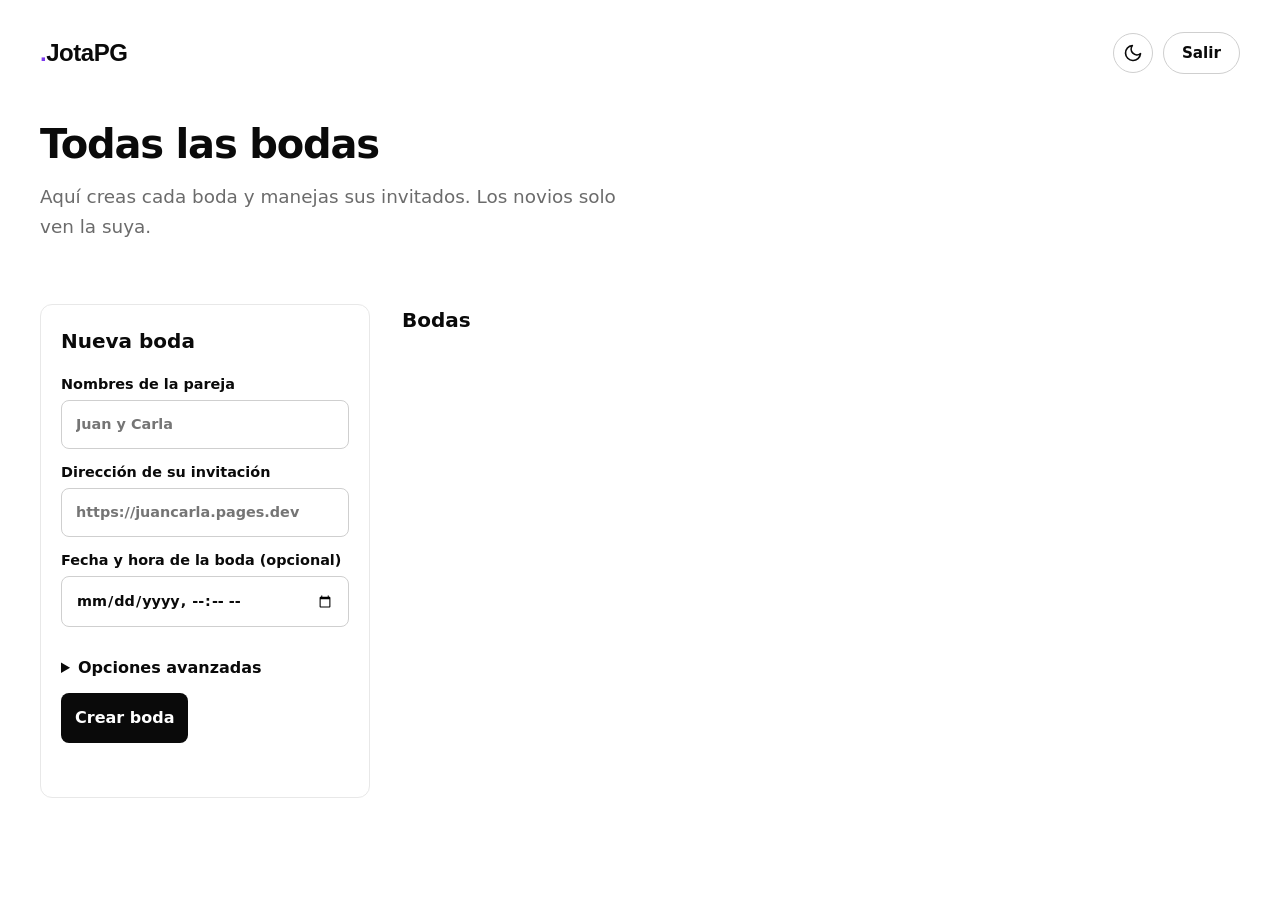
==== commit 008afe1e: "Las tipografías ahora son archivos propios, sin pedirlas a Google (punto 14 de la revisión) Manrope " ====
--- a/public/admin.html
+++ b/public/admin.html
@@ -5,9 +5,9 @@
   <meta name="viewport" content="width=device-width, initial-scale=1">
   <title>Administrar · .JotaPG</title>
   <meta name="robots" content="noindex">
-  <link rel="preconnect" href="https://fonts.googleapis.com">
-  <link rel="preconnect" href="https://fonts.gstatic.com" crossorigin>
-  <link href="https://fonts.googleapis.com/css2?family=Manrope:wght@800&family=Plus+Jakarta+Sans:wght@400;600&display=swap" rel="stylesheet">
+  <link rel="icon" href="/favicon.ico" sizes="32x32">
+  <link rel="icon" href="/favicon.svg" type="image/svg+xml">
+  <link rel="apple-touch-icon" href="/apple-touch-icon.png">
   <link rel="stylesheet" href="style.css">
   <script src="theme.js"></script>
 </head>
--- a/public/style.css
+++ b/public/style.css
@@ -1,3 +1,28 @@
+/* ---------- Tipografías (archivos propios en public/fonts/, sin pedirlas a Google) ----------
+   Manrope 800 para el logo; Plus Jakarta Sans 400 y 600 para el resto. Solo el juego "latin"
+   (incluye tildes, ñ, ¿ y ¡). Licencia SIL Open Font License: el texto está junto a los archivos. */
+@font-face {
+  font-family: "Manrope";
+  font-style: normal;
+  font-weight: 800;
+  font-display: swap;
+  src: url("/fonts/manrope-latin-800-normal.woff2") format("woff2");
+}
+@font-face {
+  font-family: "Plus Jakarta Sans";
+  font-style: normal;
+  font-weight: 400;
+  font-display: swap;
+  src: url("/fonts/plus-jakarta-sans-latin-400-normal.woff2") format("woff2");
+}
+@font-face {
+  font-family: "Plus Jakarta Sans";
+  font-style: normal;
+  font-weight: 600;
+  font-display: swap;
+  src: url("/fonts/plus-jakarta-sans-latin-600-normal.woff2") format("woff2");
+}
+
 /* ---------- Colores y tipografías (cámbialos aquí) ---------- */
 :root {
   --negro: #0a0a0a;
@@ -20,6 +45,13 @@
   --rojo-grafica: #d9485f;
   --gris-grafica: #cfcfcf;
   --codigo-fondo: #0a0a0a;
+  --codigo-texto: #f4f0ff;   /* letras del cuadro negro de código */
+  --rojo-solido: #b00020;    /* botón rojo de borrar (igual en claro y oscuro) */
+  --rojo-solido-hover: #8a0019;
+  --whatsapp: #1faa52;       /* verde del botón de WhatsApp */
+  --whatsapp-hover: #168a41;
+  --texto-sobre-color: #ffffff; /* letras blancas sobre los botones de color fuerte */
+  --sombra-dialogo: 0 20px 60px rgba(0, 0, 0, 0.25);
   color-scheme: light;
 }
 
@@ -45,6 +77,7 @@
   --rojo-grafica: #e5566d;
   --gris-grafica: #55555d;
   --codigo-fondo: #0d0d10;
+  --sombra-dialogo: 0 20px 60px rgba(0, 0, 0, 0.6), 0 0 0 1px var(--linea);
   color-scheme: dark;
 }
 
@@ -200,7 +233,7 @@
 .btn-ghost { background: none; color: var(--negro); border: 1px solid var(--campo); }
 .btn-ghost:hover { background: var(--violeta-claro); color: var(--negro); }
 .btn-danger { background: none; color: var(--rojo); border: 1px solid var(--rojo-borde); }
-.btn-danger:hover { background: #b00020; color: #fff; }
+.btn-danger:hover { background: var(--rojo-solido); color: var(--texto-sobre-color); }
 a.btn-small {
   display: inline-block; padding: 6px 12px; font-size: 0.85rem; font-weight: 600;
   border-radius: 8px; text-decoration: none; background: var(--negro); color: var(--blanco);
@@ -211,6 +244,7 @@
 .actions button { margin-left: 6px; }
 
 .search { width: 100%; max-width: 280px; margin: 0 0 12px; }
+.download-box { display: flex; flex-wrap: wrap; align-items: center; gap: 10px 14px; margin: 0 0 14px; }
 
 .pill { display: inline-block; padding: 2px 10px; border-radius: 999px; font-size: 0.8rem; font-weight: 600; white-space: nowrap; }
 .pill.confirmed { background: var(--verde-fondo); color: var(--verde); }
@@ -220,8 +254,9 @@
 dialog {
   border: 0; border-radius: 12px; padding: 24px;
   max-width: 420px; width: calc(100% - 32px);
-  box-shadow: 0 20px 60px rgba(0, 0, 0, 0.25);
-}
+  box-shadow: var(--sombra-dialogo);
+}
+/* El telón (::backdrop) lleva el color escrito aquí y no en una variable: los navegadores más viejos no le pasan las variables. */
 dialog::backdrop { background: rgba(0, 0, 0, 0.4); }
 dialog h2 { margin-top: 0; }
 .dialog-actions { display: flex; gap: 8px; justify-content: flex-end; margin-top: 4px; }
@@ -238,7 +273,7 @@
 .wedding .buttons { display: flex; flex-wrap: wrap; gap: 8px; margin-top: 16px; }
 .code { font-family: ui-monospace, "SFMono-Regular", Menlo, monospace; background: var(--violeta-claro); padding: 2px 8px; border-radius: 6px; }
 .snippet {
-  background: var(--codigo-fondo); color: #f4f0ff; padding: 14px; border-radius: 8px;
+  background: var(--codigo-fondo); color: var(--codigo-texto); padding: 14px; border-radius: 8px;
   overflow-x: auto; font-size: 0.85rem; white-space: pre; margin: 8px 0;
 }
 .result { border-left: 3px solid var(--violeta); background: var(--violeta-fondo); padding: 16px 20px; margin-top: 16px; border-radius: 0 8px 8px 0; }
@@ -279,11 +314,11 @@
 [hidden] { display: none !important; }
 
 /* Cuadro de confirmación propio (reemplaza los avisos del navegador) */
-.btn-danger-solid { background: #b00020; color: #fff; }
-.btn-danger-solid:hover { background: #8a0019; }
+.btn-danger-solid { background: var(--rojo-solido); color: var(--texto-sobre-color); }
+.btn-danger-solid:hover { background: var(--rojo-solido-hover); }
 button:disabled { opacity: 0.45; cursor: not-allowed; }
 button:disabled:hover { background: var(--negro); }
-button.btn-danger-solid:disabled:hover { background: #b00020; }
+button.btn-danger-solid:disabled:hover { background: var(--rojo-solido); }
 .dialog-msg { margin: 0; color: var(--gris); white-space: pre-line; }
 dialog textarea { min-height: 96px; font-size: 0.9rem; }
 dialog[open] { animation: dialog-in 0.16s ease-out; }
@@ -328,8 +363,8 @@
 }
 
 /* Botón de WhatsApp en cada invitado */
-a.btn-wa { background: #1faa52; color: #fff; }
-a.btn-wa:hover { background: #168a41; }
+a.btn-wa { background: var(--whatsapp); color: var(--texto-sobre-color); }
+a.btn-wa:hover { background: var(--whatsapp-hover); }
 /* Ya se abrió el mensaje: el botón pasa de verde sólido a verde claro con ✓ */
 a.btn-wa.sent { background: var(--verde-fondo); color: var(--verde); box-shadow: inset 0 0 0 1px var(--verde-borde); }
 a.btn-wa.sent:hover { background: var(--verde-hover); }
@@ -397,8 +432,21 @@
 /* Campos y cuadro de diálogo siguen el tema */
 input, select, textarea { background: var(--blanco); color: var(--negro); }
 dialog { background: var(--blanco); color: var(--negro); }
-:root[data-theme="dark"] dialog { box-shadow: 0 20px 60px rgba(0, 0, 0, 0.6), 0 0 0 1px var(--linea); }
 :root[data-theme="dark"] dialog::backdrop { background: rgba(0, 0, 0, 0.65); }
+
+/* ---------- Entrada: código oculto con botón de ojo ---------- */
+.password-field { position: relative; }
+.password-field input { width: 100%; padding-right: 48px; }
+.pw-toggle {
+  position: absolute; top: 50%; right: 6px; transform: translateY(-50%);
+  display: grid; place-items: center; width: 36px; height: 36px; padding: 0;
+  border: 0; border-radius: 6px; background: none; color: var(--gris); cursor: pointer;
+}
+.pw-toggle:hover { background: var(--violeta-claro); color: var(--violeta); }
+.pw-toggle svg { width: 20px; height: 20px; display: block; }
+.pw-toggle .icon-eye-off { display: none; }
+.pw-toggle.on .icon-eye { display: none; }
+.pw-toggle.on .icon-eye-off { display: block; }
 
 /* ---------- Botón de modo oscuro (arriba a la derecha) ---------- */
 .header { display: flex; justify-content: space-between; align-items: center; }
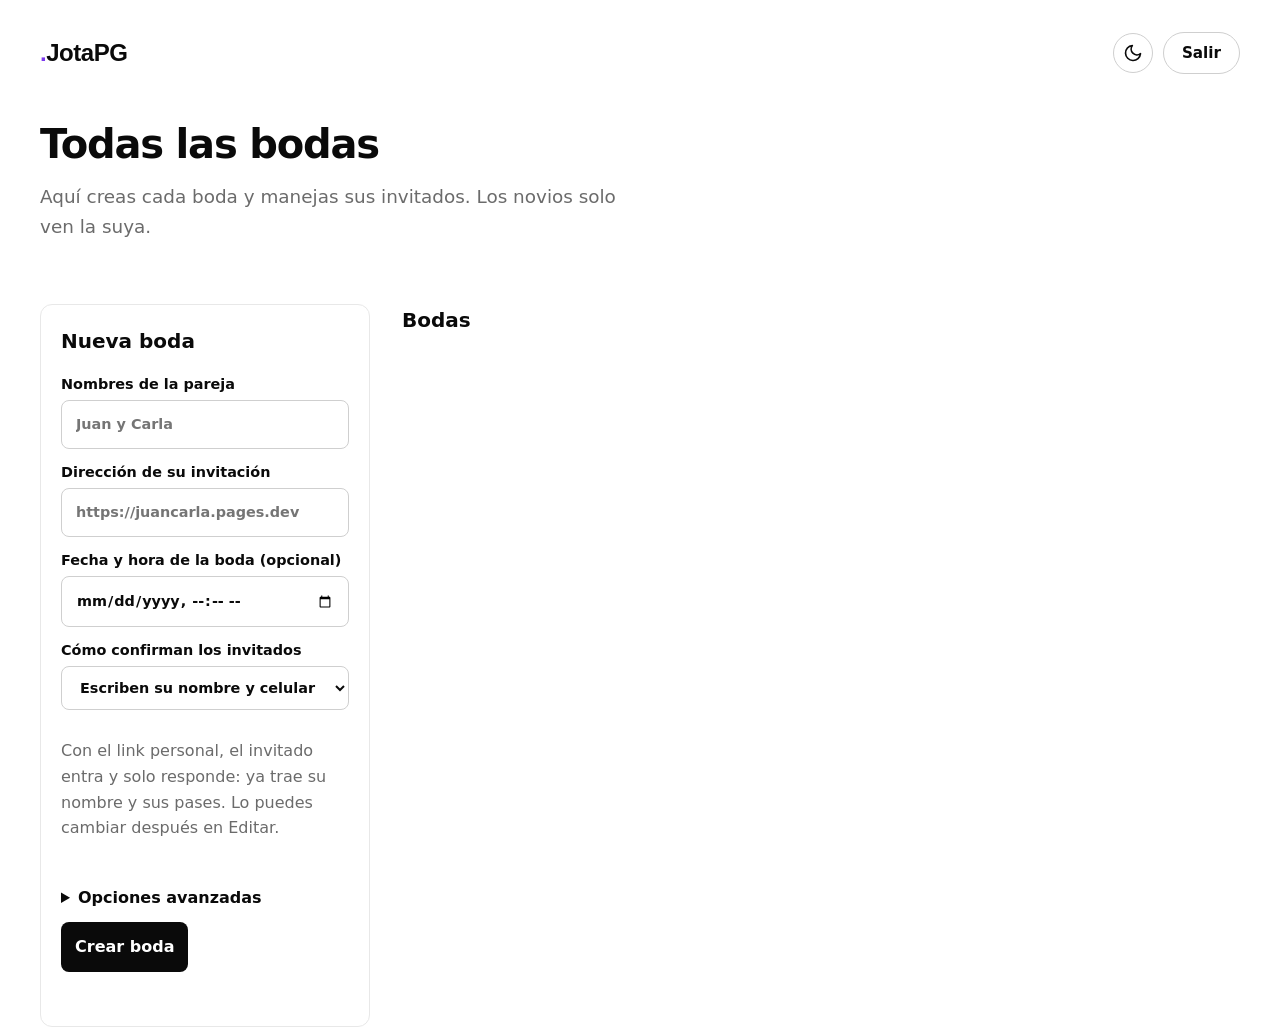
==== commit 0b44faa8: "Invitaciones con link personal: cada boda elige cómo confirman (nombre y celular, link personal o la" ====
--- a/public/admin.html
+++ b/public/admin.html
@@ -41,6 +41,14 @@
         <label>Fecha y hora de la boda (opcional)
           <input id="new-date" type="datetime-local">
         </label>
+        <label>Cómo confirman los invitados
+          <select id="new-mode">
+            <option value="typed">Escriben su nombre y celular</option>
+            <option value="link">Cada invitado tiene su link personal</option>
+            <option value="both">Las dos formas (solo para la muestra)</option>
+          </select>
+        </label>
+        <p class="muted">Con el link personal, el invitado entra y solo responde: ya trae su nombre y sus pases. Lo puedes cambiar después en Editar.</p>
         <details>
           <summary>Opciones avanzadas</summary>
           <label>Nombre corto (opcional)
@@ -81,6 +89,13 @@
       <label>Fecha y hora de la boda (opcional)
         <input id="edit-date" type="datetime-local">
       </label>
+      <label>Cómo confirman los invitados
+        <select id="edit-mode">
+          <option value="typed">Escriben su nombre y celular</option>
+          <option value="link">Cada invitado tiene su link personal</option>
+          <option value="both">Las dos formas (solo para la muestra)</option>
+        </select>
+      </label>
       <p id="edit-feedback" class="feedback bad" role="alert"></p>
       <div class="dialog-actions">
         <button id="edit-cancel" class="btn-ghost" type="button">Cancelar</button>
--- a/public/style.css
+++ b/public/style.css
@@ -218,7 +218,7 @@
 .row-form { display: grid; grid-template-columns: 2fr 0.8fr 1.1fr auto; gap: 12px; align-items: end; }
 .stack { display: grid; gap: 12px; }
 .row-form label, .stack label, dialog label { display: grid; gap: 4px; font-weight: 600; font-size: 0.9rem; }
-.row-form input, .row-form select, .stack input, dialog input, dialog select { width: 100%; }
+.row-form input, .row-form select, .stack input, .stack select, dialog input, dialog select { width: 100%; }
 
 .feedback { margin: 12px 0 0; min-height: 1.4em; }
 .feedback.ok { color: var(--verde); }
